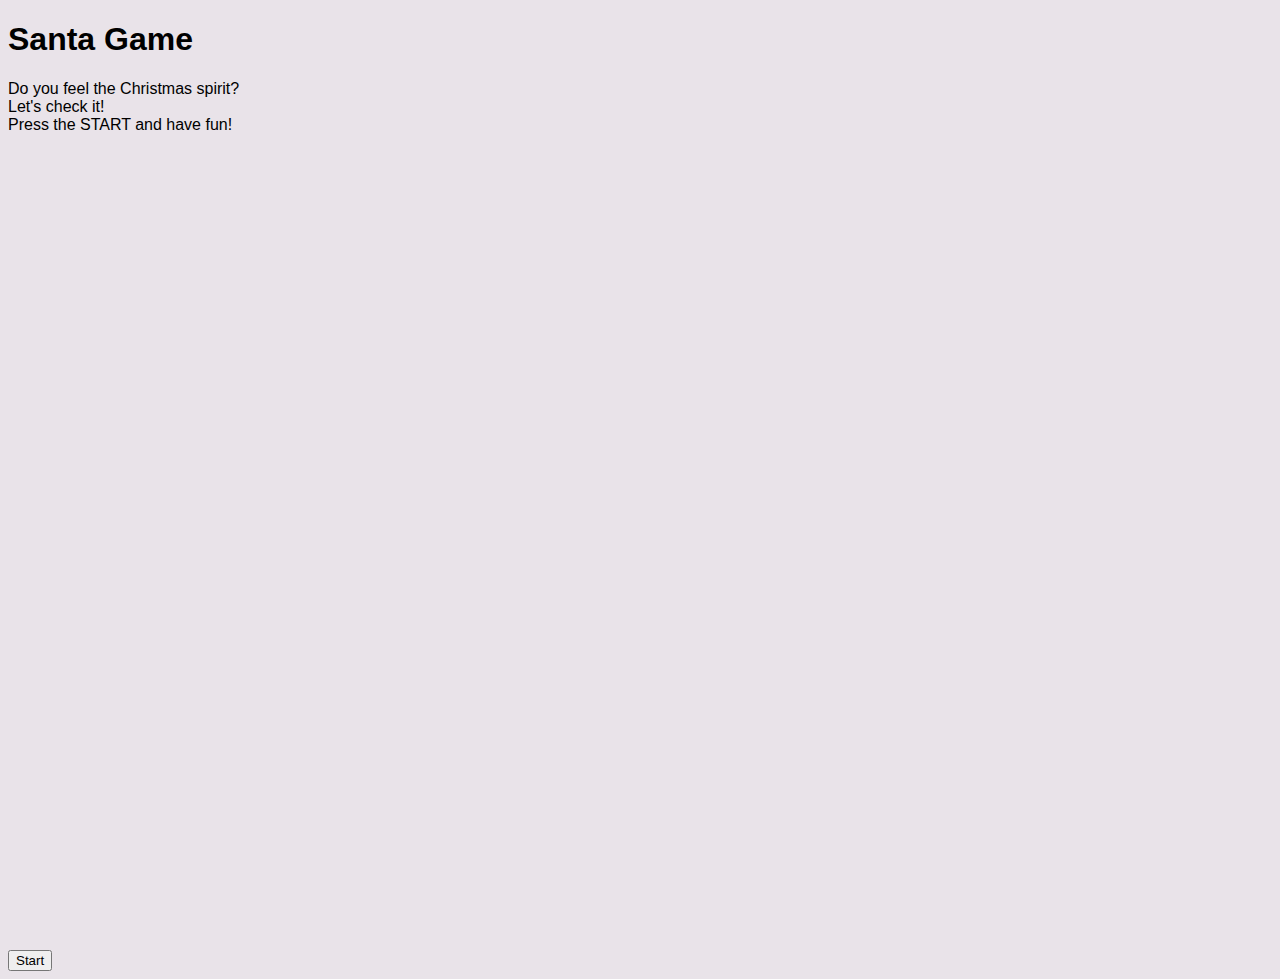
==== index.html @ dda19414 "change th name of the html file" ====
<!DOCTYPE html>
<html lang="en">
<head>
    <link rel="stylesheet" href="project.css">
    <!-- <link href="https://fonts.googleapis.com/css2?family=Montserrat:wght@300&family=Open+Sans:wght@300&family=Roboto:wght@100;300;700&display=swap" rel="stylesheet"> -->
    <meta charset="UTF-8">
    <meta http-equiv="X-UA-Compatible" content="IE=edge">
    <meta name="viewport" content="width=device-width, initial-scale=1.0">
    <title>Document</title>
</head>
<body>
   <div>
    <p>
        <h1>Santa Game</h1>
        <p>Do you feel the Christmas spirit?
            <br>
            Let's check it!
            <br>
            Press the START and have fun!
        </p>
    </p>
   </div>
    <div id="canvas-box">
        <canvas id="canvas" width="430" height="800"></canvas>
    </div>
     <div id="start-btn-box">
        <button id="start-btn">Start</button>     
    </div>
    
  
    <script src="./project.js"></script>
</body>
</html>
---- project.css ----
body {
    background-color: #E9E3E9;
    font-family: 'Roboto', sans-serif;
}

#canvas {
    padding-left: 0;
    padding-right: 0;
    margin-left: auto;
    margin-right: auto;
    display: block;
    /* border: 1px solid red; */
}

#canvas-box {
    text-align: center;
}

/* #start-btn{
    padding: 300;
    margin: auto;
    display: flex; 
    border: 1px solid red;
    text-align: center;
    background-color: red;
    color: white;
} */
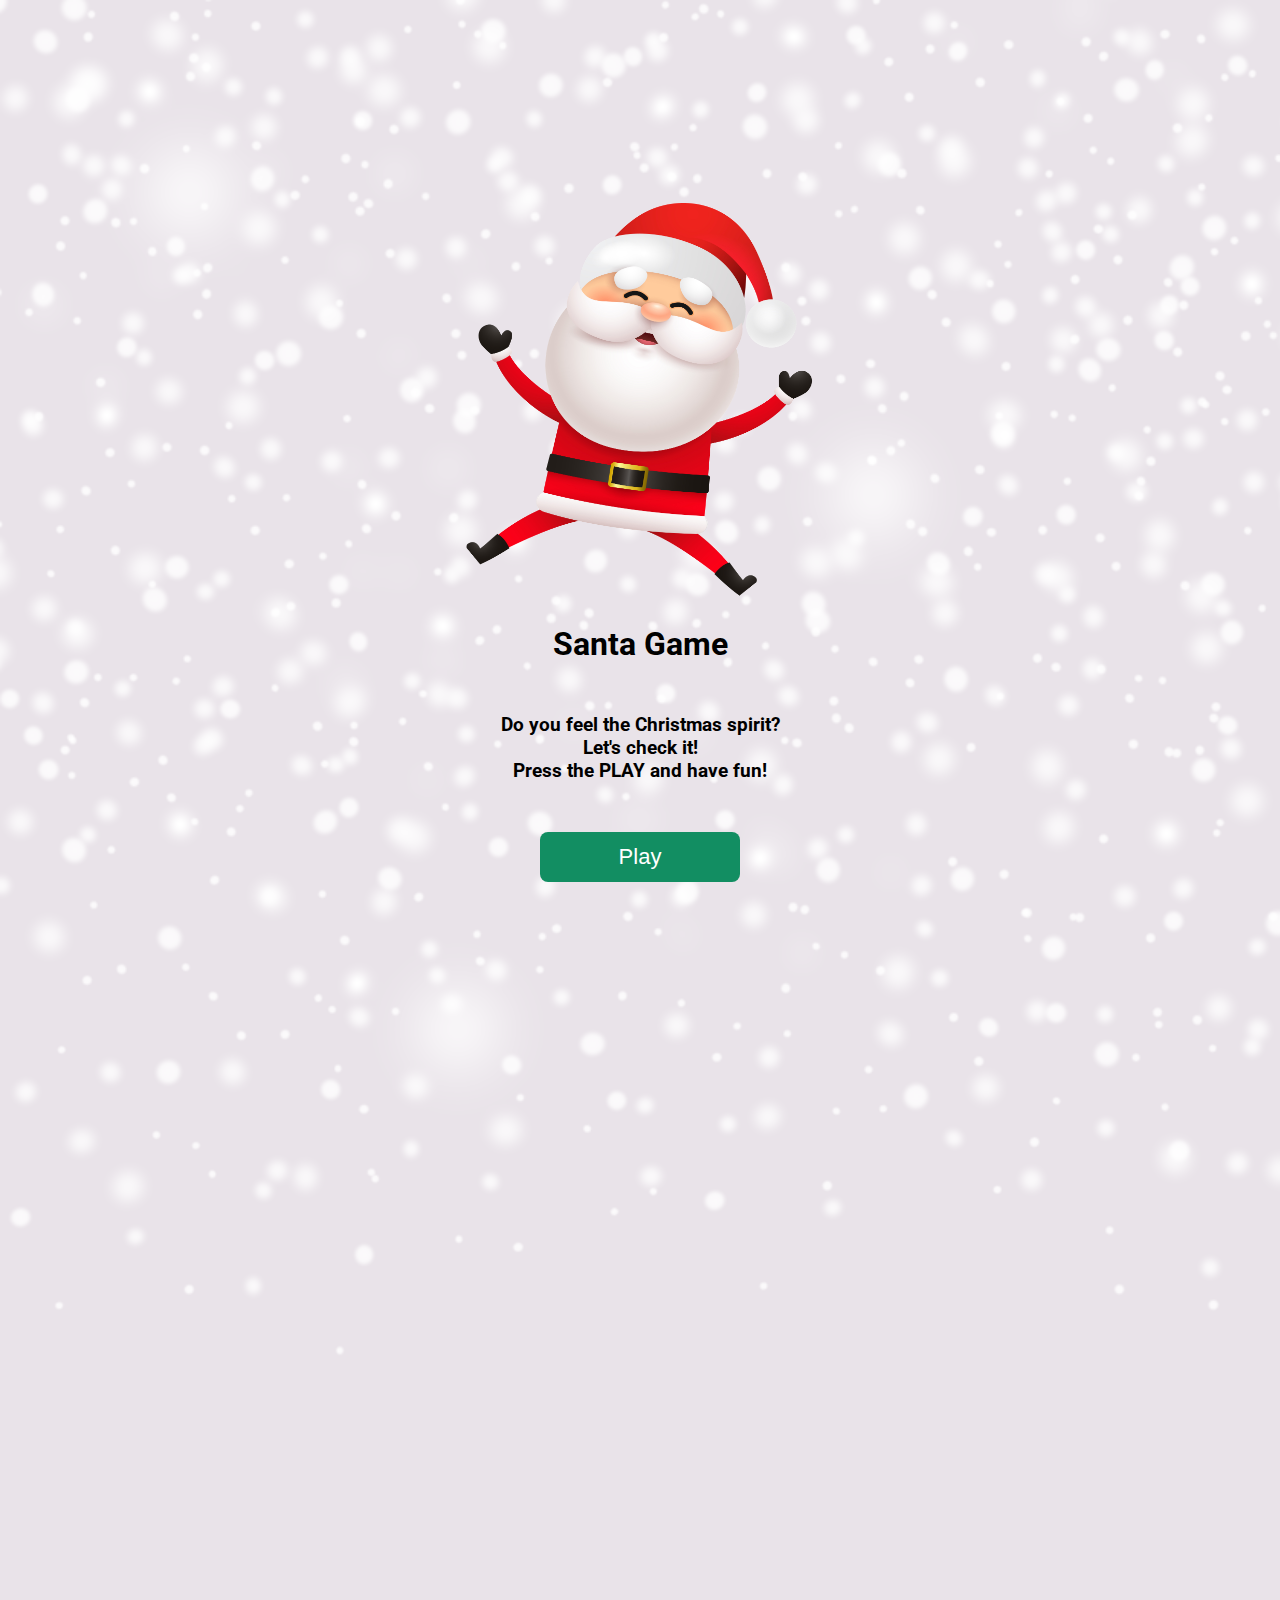
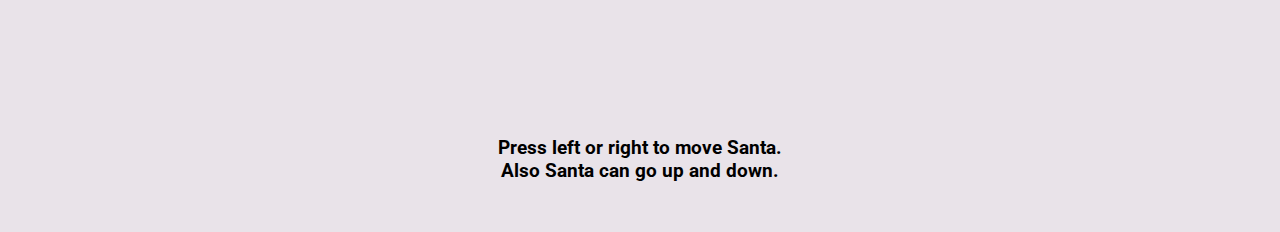
==== commit 643bf3db: "added another obstacle which the player should collect, added the counter and change the timer. Have" ====
--- a/index.html
+++ b/index.html
@@ -2,29 +2,41 @@
 <html lang="en">
 <head>
     <link rel="stylesheet" href="project.css">
-    <!-- <link href="https://fonts.googleapis.com/css2?family=Montserrat:wght@300&family=Open+Sans:wght@300&family=Roboto:wght@100;300;700&display=swap" rel="stylesheet"> -->
+    <link href="https://fonts.googleapis.com/css2?family=Montserrat:wght@300&family=Open+Sans:wght@300&family=Roboto:wght@100;300;700&display=swap" rel="stylesheet">
     <meta charset="UTF-8">
     <meta http-equiv="X-UA-Compatible" content="IE=edge">
     <meta name="viewport" content="width=device-width, initial-scale=1.0">
     <title>Document</title>
 </head>
 <body>
-   <div>
-    <p>
+   <div id="start-screen">
+    <img src="./images/santa-froh.png" width="350" height="400" alt="santa-start">
         <h1>Santa Game</h1>
         <p>Do you feel the Christmas spirit?
             <br>
             Let's check it!
             <br>
-            Press the START and have fun!
+            Press the PLAY and have fun!
         </p>
-    </p>
+        
+        <div id="start-btn-box">
+        <button class="start-btn">Play</button>     
+        </div>
    </div>
-    <div id="canvas-box">
+   
+
+    <div id="canvas-box-screen">
         <canvas id="canvas" width="430" height="800"></canvas>
+        <p>Press left or right to move Santa. 
+            <br>
+            Also Santa can go up and down.</p>
     </div>
-     <div id="start-btn-box">
-        <button id="start-btn">Start</button>     
+    <div id="game-over-screen">
+        <img src="./images/hot-wine-cup.png" width="80" height="120" alt="hot-wine-cup">
+        <h1 id="not-enough-cups">You didn't get enough cups. Play again ;-)</h1>
+            <div id="start-btn-box">
+            <button class="start-btn">Play</button>     
+            </div>
     </div>
     
   
--- a/project.css
+++ b/project.css
@@ -1,6 +1,17 @@
 body {
     background-color: #E9E3E9;
     font-family: 'Roboto', sans-serif;
+    background-image: url(./images/flakes.png);
+    background-repeat: no-repeat;
+    /* background-image: cover; */
+    background-size: cover;
+}
+
+p {
+    margin: 50px 0;
+    font-size: larger;
+    font-weight: 700;
+
 }
 
 #canvas {
@@ -8,20 +19,37 @@
     padding-right: 0;
     margin-left: auto;
     margin-right: auto;
-    display: block;
     /* border: 1px solid red; */
 }
 
-#canvas-box {
+#canvas-box-screen {
     text-align: center;
 }
 
-/* #start-btn{
-    padding: 300;
-    margin: auto;
-    display: flex; 
-    border: 1px solid red;
+#start-screen {
+    margin-top: 200px;
+    display: block;
     text-align: center;
-    background-color: red;
+}
+
+#game-over-screen {
+    display: none;
+    margin-top: 300px;
+    text-align: center;
+ }
+
+.start-btn {
+    background-color: #128E62;
     color: white;
-} */+    width: 200px;
+    height: 50px;
+    font-size: 22px;
+    border: none;
+    border-radius: 8px;
+    outline: none;
+    
+}
+
+.start-btn:hover {
+    background: #405685
+}
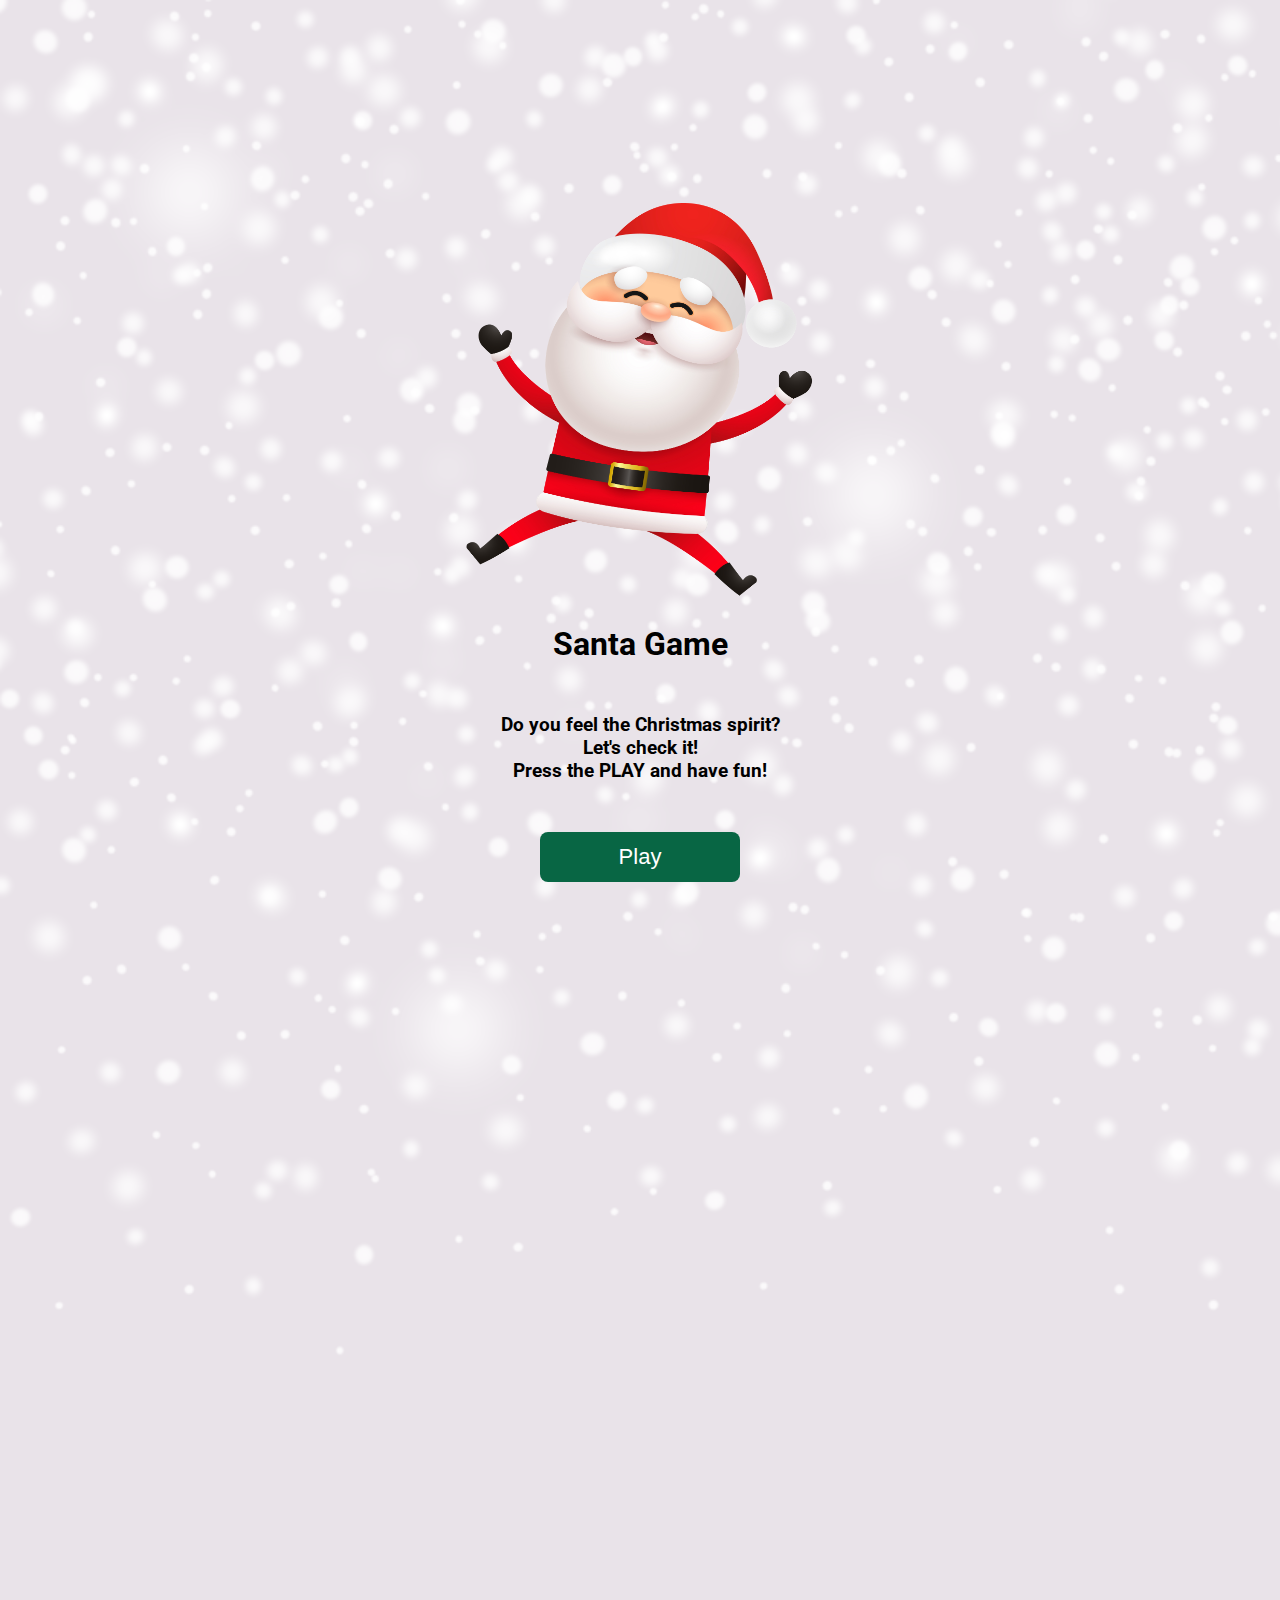
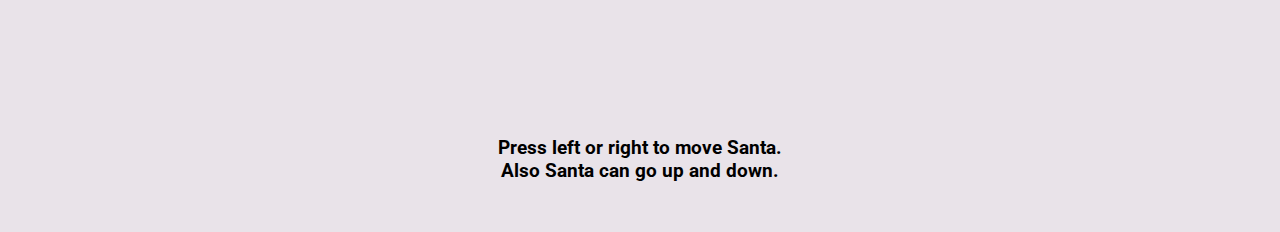
==== commit 37223b58: "change the gameOverScreen pic" ====
--- a/index.html
+++ b/index.html
@@ -32,10 +32,12 @@
             Also Santa can go up and down.</p>
     </div>
     <div id="game-over-screen">
-        <img src="./images/hot-wine-cup.png" width="80" height="120" alt="hot-wine-cup">
-        <h1 id="not-enough-cups">You didn't get enough cups. Play again ;-)</h1>
+        <!-- <img src="./images/hot-wine-cup.png" width="80" height="120" alt="hot-wine-cup"> -->
+        <img src="./images/santa-drunk2.png" width="240" height="240" alt="drunk santa">
+        <h1 id="not-enough-cups">You are not drunk enough. Happy Holidays!</h1>
             <div id="start-btn-box">
             <button class="start-btn">Play</button>     
+            <!-- <button class="return-btn">Return and play again</button> -->
             </div>
     </div>
     
--- a/project.css
+++ b/project.css
@@ -39,7 +39,7 @@
  }
 
 .start-btn {
-    background-color: #128E62;
+    background-color: #086644;
     color: white;
     width: 200px;
     height: 50px;
@@ -53,3 +53,20 @@
 .start-btn:hover {
     background: #405685
 }
+
+
+.return-btn {
+    background-color: #086644;
+    color: white;
+    width: 200px;
+    height: 50px;
+    font-size: 22px;
+    border: none;
+    border-radius: 8px;
+    outline: none;
+    
+}
+
+.return-btn:hover {
+    background: #405685
+}